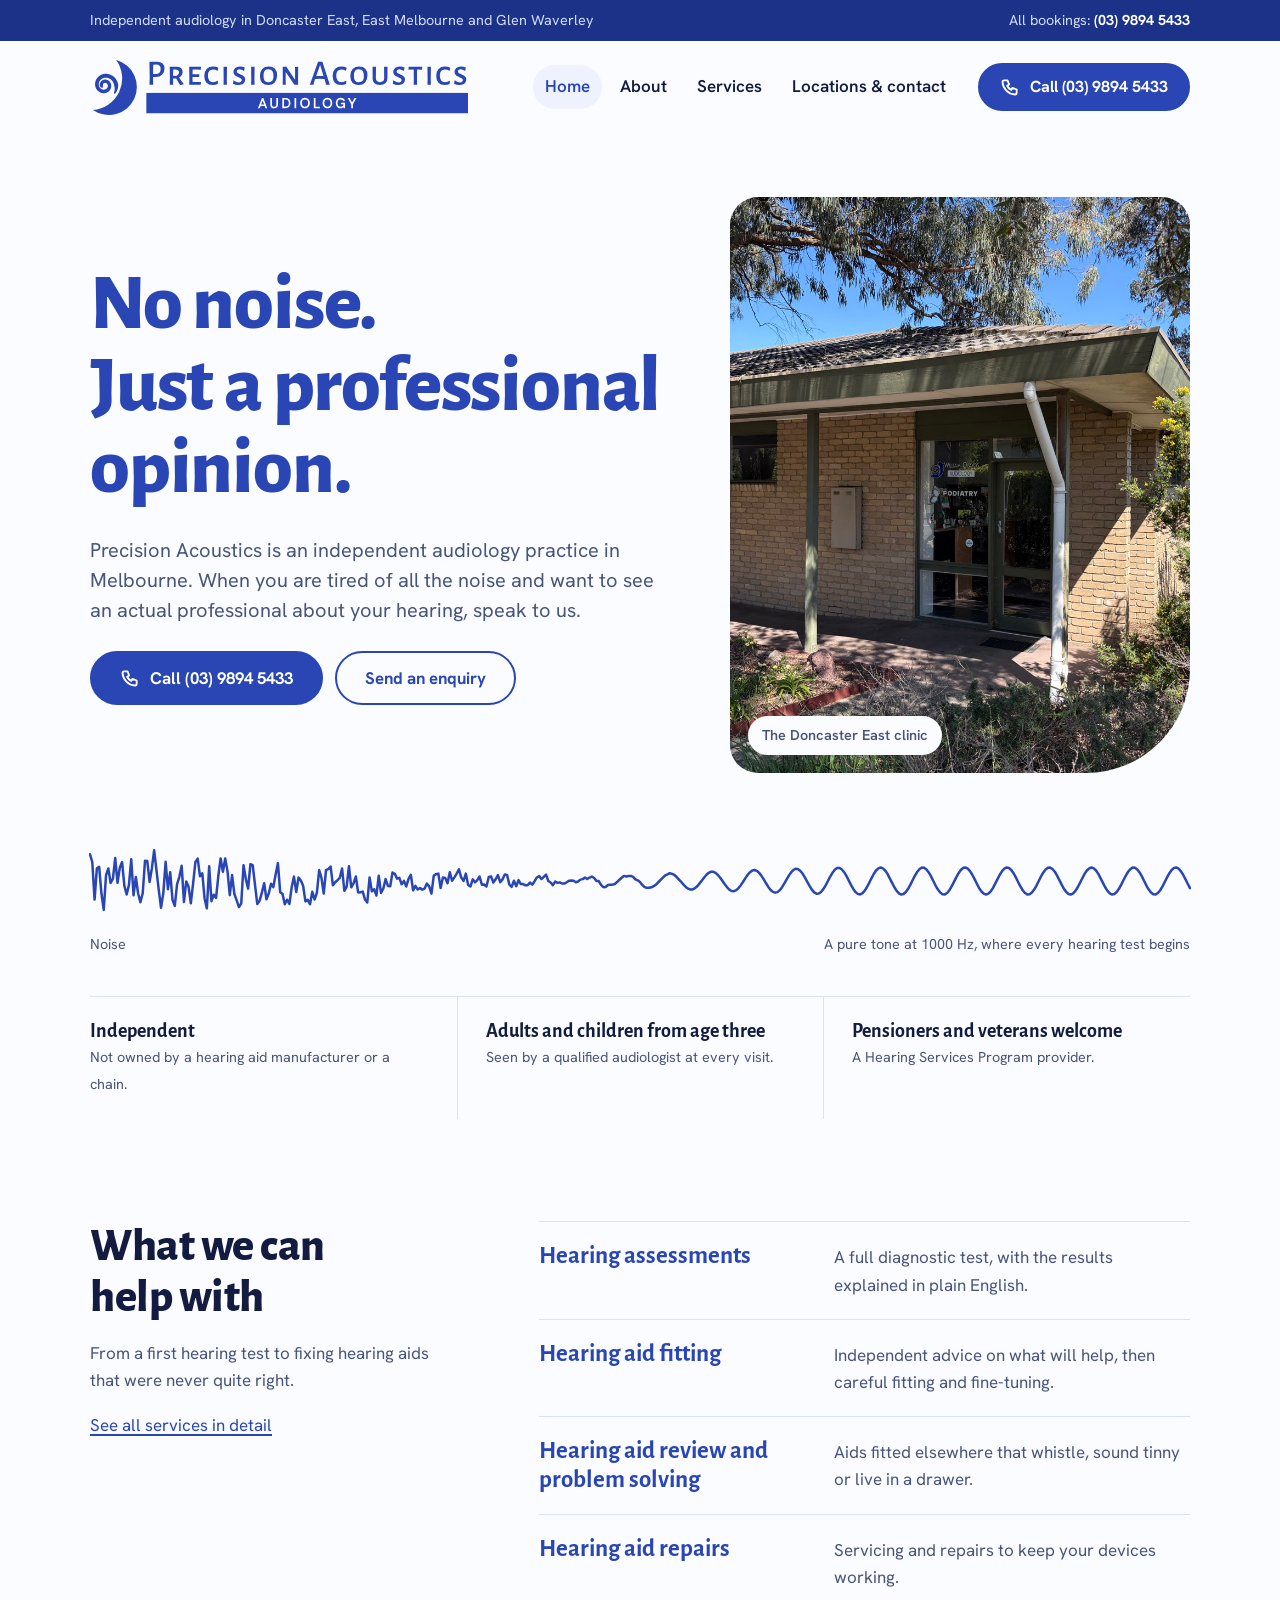
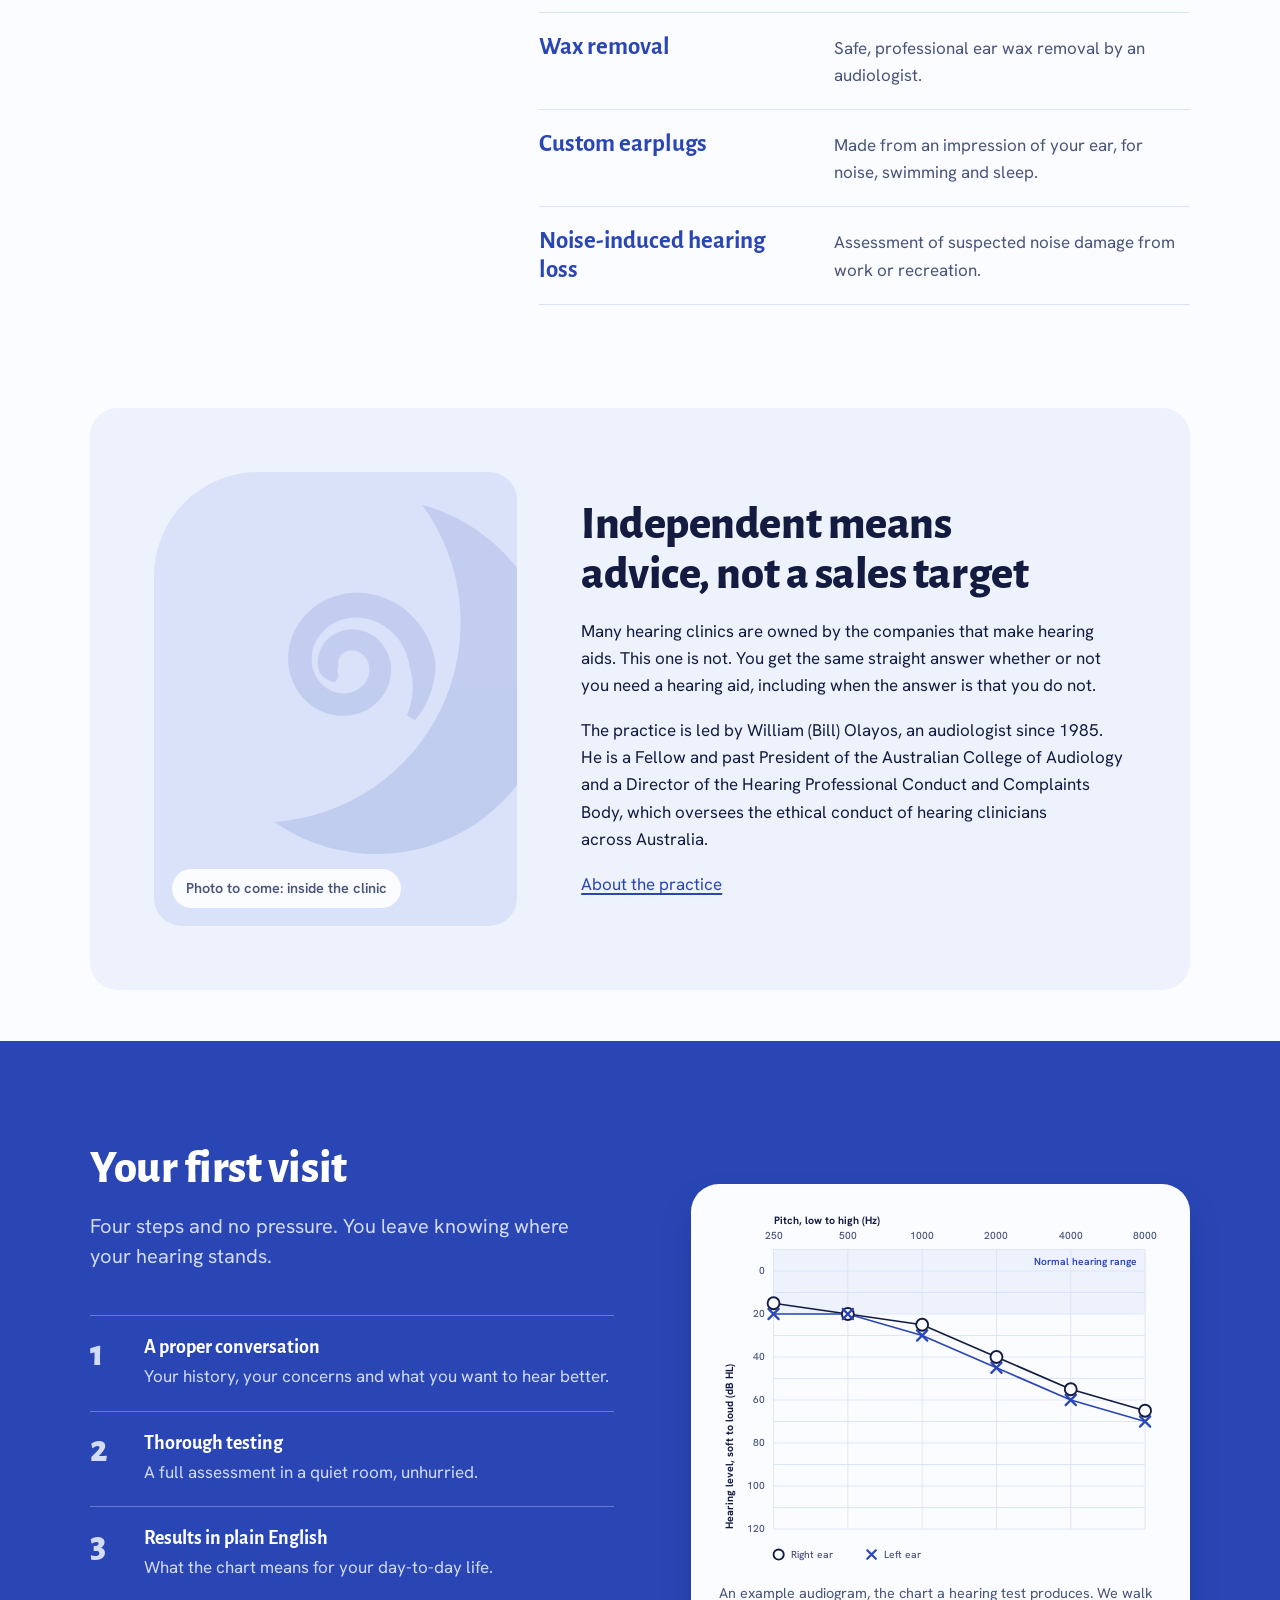
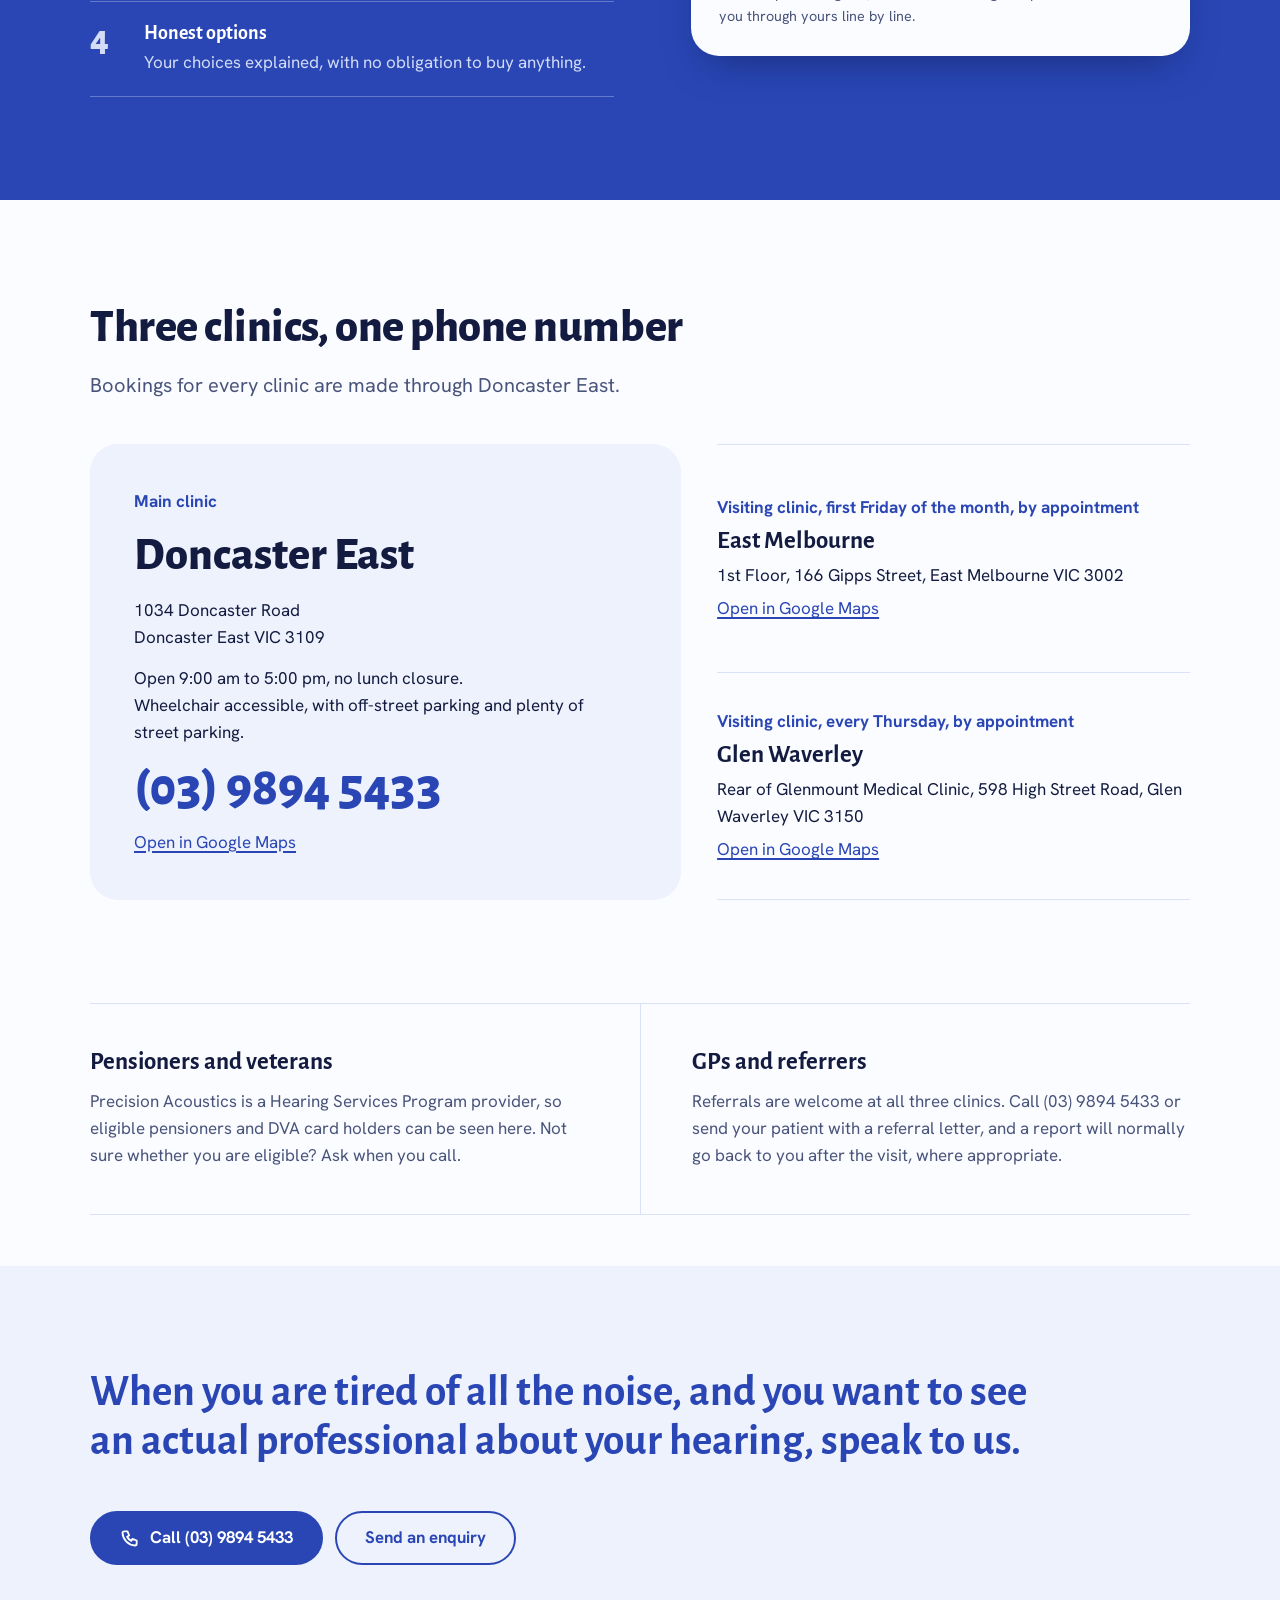
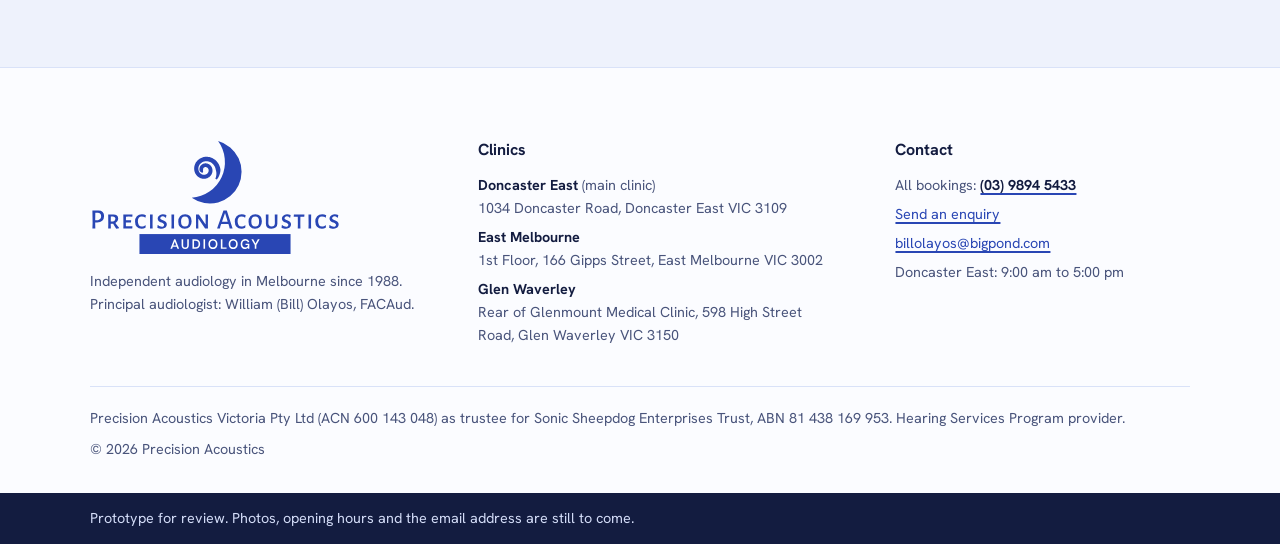
==== index.html @ ab337ac6 "Precision Acoustics website preview for client review" ====
<!doctype html>
<html lang="en-AU">
<head>
<meta charset="utf-8">
<meta name="robots" content="noindex, nofollow">
<meta name="viewport" content="width=device-width, initial-scale=1">
<title>Precision Acoustics</title>
<meta name="description" content="Independent audiology in Doncaster East, East Melbourne and Glen Waverley. No noise, just a professional opinion.">
<link rel="preconnect" href="https://fonts.googleapis.com">
<link rel="preconnect" href="https://fonts.gstatic.com" crossorigin>
<link rel="stylesheet" href="https://fonts.googleapis.com/css2?family=Alegreya+Sans:wght@500;700;800&family=Hanken+Grotesk:wght@400;500;600;700&display=swap">
<link rel="icon" href="assets/logo/favicon.svg" type="image/svg+xml">
<link rel="stylesheet" href="assets/styles.css">
</head>
<body>

<div class="util"><div class="wrap">
  <span>Independent audiology in Doncaster East, East Melbourne and Glen Waverley</span>
  <span>All bookings: <a href="tel:+61398945433">(03) 9894 5433</a></span>
</div></div>
<header class="site-head"><div class="wrap">
  <a class="brand" href="index.html" aria-label="Precision Acoustics home">
    <img src="assets/logo/logo-horizontal.svg" alt="Precision Acoustics Audiology" width="460" height="83">
  </a>
  <nav class="nav" aria-label="Main">
    <a href="index.html" aria-current="page">Home</a>
    <a href="about.html">About</a>
    <a href="services.html">Services</a>
    <a href="contact.html">Locations &amp; contact</a>
  </nav>
  <a class="btn" href="tel:+61398945433"><svg viewBox="0 0 24 24" fill="none" stroke="currentColor" stroke-width="2.2" stroke-linecap="round" stroke-linejoin="round" aria-hidden="true"><path d="M5 4h4l2 5-2.5 1.5a11 11 0 0 0 5 5L15 13l5 2v4a2 2 0 0 1-2 2A16 16 0 0 1 3 6a2 2 0 0 1 2-2z"/></svg>Call (03) 9894 5433</a>
</div></header>
<main>
<section class="hero">
  <div class="wrap">
    <div class="hero-grid">
      <div class="hero-copy">
        <h1>No noise.<br>Just a professional opinion.</h1>
        <p class="lead">Precision Acoustics is an independent audiology practice in Melbourne. When you are tired of all the noise and want to see an actual professional about your hearing, speak to us.</p>
        <div class="actions">
          <a class="btn" href="tel:+61398945433"><svg viewBox="0 0 24 24" fill="none" stroke="currentColor" stroke-width="2.2" stroke-linecap="round" stroke-linejoin="round" aria-hidden="true"><path d="M5 4h4l2 5-2.5 1.5a11 11 0 0 0 5 5L15 13l5 2v4a2 2 0 0 1-2 2A16 16 0 0 1 3 6a2 2 0 0 1 2-2z"/></svg>Call (03) 9894 5433</a>
          <a class="btn btn--quiet" href="contact.html#enquiry">Send an enquiry</a>
        </div>
      </div>
      <figure class="photo">
        <img class="cover" src="assets/photos/clinic-front.jpg" alt="The entrance to the Precision Acoustics clinic at 1034 Doncaster Road, a brick building with a green awning and a glass front door" style="object-position: 60% 50%" width="1400" height="1050">
        <figcaption>The Doncaster East clinic</figcaption>
      </figure>
    </div>

    <div class="tone">
      <svg viewBox="0 0 1200 100" preserveAspectRatio="none" aria-hidden="true"><path class="tone-line" d="M0 24.3L2.5 31.9L5 67.9L7.5 37.8L10 36.4L12.5 62.3L15 77.8L17.5 44.3L20 38.0L22.5 51.9L25 47.7L27.5 27.8L30 51.8L32.5 37.3L35 31.8L37.5 54.7L40 63.0L42.5 53.7L45 29.1L47.5 63.7L50 46.1L52.5 62.0L55 70.4L57.5 61.8L60 30.6L62.5 30.8L65 50.9L67.5 37.7L70 20.4L72.5 39.6L75 58.6L77.5 75.7L80 61.4L82.5 31.6L85 57.9L87.5 41.6L90 68.0L92.5 73.9L95 52.9L97.5 46.0L100 35.4L102.5 70.1L105 50.5L107.5 55.4L110 71.4L112.5 52.2L115 31.7L117.5 28.5L120 45.5L122.5 42.5L125 66.8L127.5 76.3L130 35.8L132.5 69.4L135 63.2L137.5 66.2L140 45.2L142.5 28.3L145 41.1L147.5 28.3L150 40.5L152.5 63.6L155 44.3L157.5 62.5L160 68.6L162.5 75.0L165 71.5L167.5 34.8L170 48.2L172.5 57.3L175 33.8L177.5 34.8L180 53.7L182.5 72.2L185 69.1L187.5 61.2L190 52.1L192.5 67.5L195 62.1L197.5 52.7L200 55.9L202.5 43.7L205 32.8L207.5 60.9L210 62.4L212.5 72.3L215 68.0L217.5 72.1L220 56.1L222.5 45.8L225 60.6L227.5 46.7L230 49.5L232.5 54.6L235 69.6L237.5 68.1L240 72.4L242.5 60.4L245 67.8L247.5 61.3L250 39.5L252.5 47.0L255 62.1L257.5 39.4L260 38.6L262.5 36.1L265 54.1L267.5 51.2L270 49.1L272.5 46.9L275 38.0L277.5 59.4L280 55.5L282.5 35.8L285 56.1L287.5 52.3L290 45.7L292.5 61.0L295 60.8L297.5 60.2L300 67.7L302.5 70.6L305 46.6L307.5 60.0L310 57.9L312.5 63.9L315 44.9L317.5 61.6L320 57.2L322.5 48.2L325 54.7L327.5 55.0L330 41.9L332.5 43.1L335 47.7L337.5 47.0L340 53.2L342.5 49.9L345 55.3L347.5 47.9L350 44.0L352.5 59.0L355 54.6L357.5 58.2L360 56.7L362.5 58.3L365 57.3L367.5 52.5L370 55.2L372.5 62.1L375 45.0L377.5 43.4L380 42.9L382.5 56.7L385 46.7L387.5 47.0L390 52.2L392.5 41.5L395 49.8L397.5 46.5L400 42.9L402.5 38.7L405 46.7L407.5 49.9L410 42.9L412.5 53.9L415 55.3L417.5 48.4L420 51.3L422.5 49.2L425 45.7L427.5 53.6L430 53.4L432.5 55.3L435 46.2L437.5 45.6L440 51.5L442.5 48.3L445 44.3L447.5 51.1L450 48.4L452.5 43.8L455 44.2L457.5 53.5L460 55.6L462.5 49.8L465 55.0L467.5 49.1L470 52.9L472.5 53.0L475 54.2L477.5 54.0L480 51.5L482.5 53.5L485 50.2L487.5 46.6L490 45.3L492.5 48.1L495 46.0L497.5 43.8L500 50.0L502.5 51.4L505 53.9L507.5 50.5L510 51.8L512.5 51.3L515 52.4L517.5 52.5L520 51.2L522.5 49.7L525 49.6L527.5 49.8L530 51.2L532.5 50.5L535 48.7L537.5 48.2L540 46.6L542.5 48.1L545 46.7L547.5 45.7L550 47.1L552.5 49.9L555 50.1L557.5 53.7L560 55.9L562.5 55.8L565 53.9L567.5 53.6L570 53.5L572.5 52.9L575 51.0L577.5 48.8L580 46.9L582.5 45.1L585 45.6L587.5 45.3L590 45.1L592.5 46.0L595 48.5L597.5 49.4L600 50.9L602.5 53.8L605 55.9L607.5 56.6L610 56.5L612.5 56.1L615 55.0L617.5 53.4L620 51.2L622.5 49.0L625 46.8L627.5 44.7L630 43.6L632.5 42.5L635 43.2L637.5 44.2L640 46.2L642.5 48.6L645 50.9L647.5 53.5L650 55.7L652.5 57.4L655 58.2L657.5 58.1L660 56.8L662.5 55.0L665 52.3L667.5 49.5L670 46.6L672.5 44.0L675 42.1L677.5 41.1L680 41.2L682.5 42.2L685 44.2L687.5 46.9L690 50.0L692.5 53.2L695 56.1L697.5 58.3L700 59.6L702.5 59.8L705 58.8L707.5 56.8L710 54.0L712.5 50.7L715 47.2L717.5 44.0L720 41.5L722.5 39.9L725 39.4L727.5 40.2L730 42.2L732.5 45.0L735 48.5L737.5 52.2L740 55.7L742.5 58.6L745 60.5L747.5 61.2L750 60.7L752.5 58.8L755 55.9L757.5 52.3L760 48.4L762.5 44.6L765 41.5L767.5 39.2L770 38.2L772.5 38.6L775 40.3L777.5 43.1L780 46.8L782.5 50.8L785 54.8L787.5 58.3L790 60.9L792.5 62.2L795 62.1L797.5 60.6L800 57.8L802.5 54.2L805 50.0L807.5 45.8L810 42.1L812.5 39.2L815 37.6L817.5 37.4L820 38.7L822.5 41.3L825 44.9L827.5 49.1L830 53.5L832.5 57.4L835 60.5L837.5 62.4L840 62.9L842.5 61.9L845 59.5L847.5 56.0L850 51.8L852.5 47.4L855 43.3L857.5 39.9L860 37.8L862.5 37.0L865 37.8L867.5 39.9L870 43.2L872.5 47.4L875 51.8L877.5 56.0L880 59.5L882.5 61.9L885 63.0L887.5 62.5L890 60.6L892.5 57.5L895 53.5L897.5 49.1L900 44.8L902.5 41.1L905 38.5L907.5 37.1L910 37.3L912.5 38.9L915 41.8L917.5 45.6L920 50.0L922.5 54.4L925 58.2L927.5 61.1L930 62.7L932.5 62.9L935 61.5L937.5 58.9L940 55.2L942.5 50.9L945 46.5L947.5 42.5L950 39.4L952.5 37.5L955 37.0L957.5 38.1L960 40.5L962.5 44.0L965 48.2L967.5 52.6L970 56.8L972.5 60.1L975 62.2L977.5 63.0L980 62.2L982.5 60.1L985 56.8L987.5 52.6L990 48.2L992.5 44.0L995 40.5L997.5 38.1L1000 37.0L1002.5 37.5L1005 39.4L1007.5 42.5L1010 46.5L1012.5 50.9L1015 55.2L1017.5 58.9L1020 61.5L1022.5 62.9L1025 62.7L1027.5 61.1L1030 58.2L1032.5 54.4L1035 50.0L1037.5 45.6L1040 41.8L1042.5 38.9L1045 37.3L1047.5 37.1L1050 38.5L1052.5 41.1L1055 44.8L1057.5 49.1L1060 53.5L1062.5 57.5L1065 60.6L1067.5 62.5L1070 63.0L1072.5 61.9L1075 59.5L1077.5 56.0L1080 51.8L1082.5 47.4L1085 43.2L1087.5 39.9L1090 37.8L1092.5 37.0L1095 37.8L1097.5 39.9L1100 43.2L1102.5 47.4L1105 51.8L1107.5 56.0L1110 59.5L1112.5 61.9L1115 63.0L1117.5 62.5L1120 60.6L1122.5 57.5L1125 53.5L1127.5 49.1L1130 44.8L1132.5 41.1L1135 38.5L1137.5 37.1L1140 37.3L1142.5 38.9L1145 41.8L1147.5 45.6L1150 50.0L1152.5 54.4L1155 58.2L1157.5 61.1L1160 62.7L1162.5 62.9L1165 61.5L1167.5 58.9L1170 55.2L1172.5 50.9L1175 46.5L1177.5 42.5L1180 39.4L1182.5 37.5L1185 37.0L1187.5 38.1L1190 40.5L1192.5 44.0L1195 48.2L1197.5 52.6L1200 56.8"/></svg>
      <div class="tone-notes"><span>Noise</span><span>A pure tone at 1000 Hz, where every hearing test begins</span></div>
    </div>

    <ul class="facts">
      <li><strong>Independent</strong><span>Not owned by a hearing aid manufacturer or a chain.</span></li>
      <li><strong>Adults and children from age three</strong><span>Seen by a qualified audiologist at every visit.</span></li>
      <li><strong>Pensioners and veterans welcome</strong><span>A Hearing Services Program provider.</span></li>
    </ul>
  </div>
</section>

<section class="section" id="services">
  <div class="wrap split">
    <div class="stack">
      <h2>What we can help with</h2>
      <p class="soft">From a first hearing test to fixing hearing aids that were never quite right.</p>
      <p><a href="services.html">See all services in detail</a></p>
    </div>
    <ul class="service-list">
      <li><a href="services.html#assess"><strong>Hearing assessments</strong><span>A full diagnostic test, with the results explained in plain English.</span></a></li>
      <li><a href="services.html#fit"><strong>Hearing aid fitting</strong><span>Independent advice on what will help, then careful fitting and fine-tuning.</span></a></li>
      <li><a href="services.html#review"><strong>Hearing aid review and problem solving</strong><span>Aids fitted elsewhere that whistle, sound tinny or live in a drawer.</span></a></li>
      <li><a href="services.html#repair"><strong>Hearing aid repairs</strong><span>Servicing and repairs to keep your devices working.</span></a></li>
      <li><a href="services.html#wax"><strong>Wax removal</strong><span>Safe, professional ear wax removal by an audiologist.</span></a></li>
      <li><a href="services.html#plugs"><strong>Custom earplugs</strong><span>Made from an impression of your ear, for noise, swimming and sleep.</span></a></li>
      <li><a href="services.html#nihl"><strong>Noise-induced hearing loss</strong><span>Assessment of suspected noise damage from work or recreation.</span></a></li>
    </ul>
  </div>
</section>

<section class="wrap" id="independent">
  <div class="panel panel-grid">
    <figure class="photo photo--left">
      <img class="watermark" src="assets/logo/mark.svg" alt="" width="81" height="96">
      <figcaption>Photo to come: inside the clinic</figcaption>
    </figure>
    <div class="stack">
      <h2>Independent means advice, not a sales target</h2>
      <p>Many hearing clinics are owned by the companies that make hearing aids. This one is not. You get the same straight answer whether or not you need a hearing aid, including when the answer is that you do not.</p>
      <p>The practice is led by William (Bill) Olayos, an audiologist since 1985. He is a Fellow and past President of the Australian College of Audiology and a Director of the Hearing Professional Conduct and Complaints Body, which oversees the ethical conduct of hearing clinicians across Australia.</p>
      <p><a href="about.html">About the practice</a></p>
    </div>
  </div>
</section>

<div class="gap"></div>

<section class="visit section" id="visit">
  <div class="wrap visit-grid">
    <div class="stack-lg">
      <div class="stack">
        <h2>Your first visit</h2>
        <p class="lead">Four steps and no pressure. You leave knowing where your hearing stands.</p>
      </div>
      <ol class="steps">
        <li><h3>A proper conversation</h3><p>Your history, your concerns and what you want to hear better.</p></li>
        <li><h3>Thorough testing</h3><p>A full assessment in a quiet room, unhurried.</p></li>
        <li><h3>Results in plain English</h3><p>What the chart means for your day-to-day life.</p></li>
        <li><h3>Honest options</h3><p>Your choices explained, with no obligation to buy anything.</p></li>
      </ol>
    </div>
    <figure class="audiogram">
      <svg viewBox="0 0 520 420" role="img" aria-label="Example audiogram: hearing level in decibels plotted against pitch from 250 to 8000 hertz, for the right and left ears. Both ears slope from the normal range at low pitches to a moderate loss at high pitches."><rect class="ag-normal" x="64" y="44" width="436" height="75.6923076923077" rx="6"/><line class="ag-grid" x1="64" x2="500" y1="44" y2="44"/><line class="ag-grid" x1="64" x2="500" y1="69.23076923076923" y2="69.23076923076923"/><text class="ag-axis" x="54" y="73.23076923076923" text-anchor="end">0</text><line class="ag-grid" x1="64" x2="500" y1="94.46153846153845" y2="94.46153846153845"/><line class="ag-grid" x1="64" x2="500" y1="119.6923076923077" y2="119.6923076923077"/><text class="ag-axis" x="54" y="123.6923076923077" text-anchor="end">20</text><line class="ag-grid" x1="64" x2="500" y1="144.9230769230769" y2="144.9230769230769"/><line class="ag-grid" x1="64" x2="500" y1="170.15384615384616" y2="170.15384615384616"/><text class="ag-axis" x="54" y="174.15384615384616" text-anchor="end">40</text><line class="ag-grid" x1="64" x2="500" y1="195.3846153846154" y2="195.3846153846154"/><line class="ag-grid" x1="64" x2="500" y1="220.6153846153846" y2="220.6153846153846"/><text class="ag-axis" x="54" y="224.6153846153846" text-anchor="end">60</text><line class="ag-grid" x1="64" x2="500" y1="245.84615384615384" y2="245.84615384615384"/><line class="ag-grid" x1="64" x2="500" y1="271.0769230769231" y2="271.0769230769231"/><text class="ag-axis" x="54" y="275.0769230769231" text-anchor="end">80</text><line class="ag-grid" x1="64" x2="500" y1="296.3076923076923" y2="296.3076923076923"/><line class="ag-grid" x1="64" x2="500" y1="321.53846153846155" y2="321.53846153846155"/><text class="ag-axis" x="54" y="325.53846153846155" text-anchor="end">100</text><line class="ag-grid" x1="64" x2="500" y1="346.7692307692308" y2="346.7692307692308"/><line class="ag-grid" x1="64" x2="500" y1="372" y2="372"/><text class="ag-axis" x="54" y="376" text-anchor="end">120</text><line class="ag-grid" x1="64" x2="64" y1="44" y2="372"/><text class="ag-axis" x="64" y="32" text-anchor="middle">250</text><line class="ag-grid" x1="151.2" x2="151.2" y1="44" y2="372"/><text class="ag-axis" x="151.2" y="32" text-anchor="middle">500</text><line class="ag-grid" x1="238.4" x2="238.4" y1="44" y2="372"/><text class="ag-axis" x="238.4" y="32" text-anchor="middle">1000</text><line class="ag-grid" x1="325.6" x2="325.6" y1="44" y2="372"/><text class="ag-axis" x="325.6" y="32" text-anchor="middle">2000</text><line class="ag-grid" x1="412.8" x2="412.8" y1="44" y2="372"/><text class="ag-axis" x="412.8" y="32" text-anchor="middle">4000</text><line class="ag-grid" x1="500" x2="500" y1="44" y2="372"/><text class="ag-axis" x="500" y="32" text-anchor="middle">8000</text><text class="ag-title" x="64" y="14">Pitch, low to high (Hz)</text><text class="ag-title" transform="translate(16 372) rotate(-90)">Hearing level, soft to loud (dB HL)</text><text class="ag-note" x="490" y="62" text-anchor="end">Normal hearing range</text><polyline class="ag-right" points="64,107.07692307692308 151.2,119.6923076923077 238.4,132.30769230769232 325.6,170.15384615384616 412.8,208 500,233.23076923076923"/><polyline class="ag-left" points="64,119.6923076923077 151.2,119.6923076923077 238.4,144.9230769230769 325.6,182.76923076923077 412.8,220.6153846153846 500,245.84615384615384"/><circle class="ag-right-o" cx="64" cy="107.07692307692308" r="7"/><circle class="ag-right-o" cx="151.2" cy="119.6923076923077" r="7"/><circle class="ag-right-o" cx="238.4" cy="132.30769230769232" r="7"/><circle class="ag-right-o" cx="325.6" cy="170.15384615384616" r="7"/><circle class="ag-right-o" cx="412.8" cy="208" r="7"/><circle class="ag-right-o" cx="500" cy="233.23076923076923" r="7"/><path class="ag-left-x" d="M58 113.6923076923077l12 12M70 113.6923076923077l-12 12"/><path class="ag-left-x" d="M145.2 113.6923076923077l12 12M157.2 113.6923076923077l-12 12"/><path class="ag-left-x" d="M232.4 138.9230769230769l12 12M244.4 138.9230769230769l-12 12"/><path class="ag-left-x" d="M319.6 176.76923076923077l12 12M331.6 176.76923076923077l-12 12"/><path class="ag-left-x" d="M406.8 214.6153846153846l12 12M418.8 214.6153846153846l-12 12"/><path class="ag-left-x" d="M494 239.84615384615384l12 12M506 239.84615384615384l-12 12"/><circle class="ag-right-o" cx="70" cy="402" r="6"/><text class="ag-axis" x="84" y="406">Right ear</text><path class="ag-left-x" d="M174 397l10 10M184 397l-10 10"/><text class="ag-axis" x="194" y="406">Left ear</text></svg>
      <figcaption>An example audiogram, the chart a hearing test produces. We walk you through yours line by line.</figcaption>
    </figure>
  </div>
</section>

<section class="section" id="clinics">
  <div class="wrap stack-lg">
    <div class="stack">
      <h2>Three clinics, one phone number</h2>
      <p class="lead">Bookings for every clinic are made through Doncaster East.</p>
    </div>
    <div class="clinics">
      <div class="clinic-main">
        <span class="clinic-tag">Main clinic</span>
        <h3>Doncaster East</h3>
        <address>1034 Doncaster Road<br>Doncaster East VIC 3109</address>
        <p>Open 9:00 am to 5:00 pm, no lunch closure.<br>Wheelchair accessible, with off-street parking and plenty of street parking.</p>
        <a class="phone-big" href="tel:+61398945433">(03) 9894 5433</a>
        <p><a href="https://www.google.com/maps/search/?api=1&amp;query=1034+Doncaster+Road+Doncaster+East+VIC+3109">Open in Google Maps</a></p>
      </div>
      <ul class="clinic-visiting">
        <li>
          <span class="clinic-tag">Visiting clinic, first Friday of the month, by appointment</span>
          <h3>East Melbourne</h3>
          <address>1st Floor, 166 Gipps Street, East Melbourne VIC 3002</address>
          <a href="https://www.google.com/maps/search/?api=1&amp;query=166+Gipps+Street+East+Melbourne+VIC+3002">Open in Google Maps</a>
        </li>
        <li>
          <span class="clinic-tag">Visiting clinic, every Thursday, by appointment</span>
          <h3>Glen Waverley</h3>
          <address>Rear of Glenmount Medical Clinic, 598 High Street Road, Glen Waverley VIC 3150</address>
          <a href="https://www.google.com/maps/search/?api=1&amp;query=598+High+Street+Road+Glen+Waverley+VIC+3150">Open in Google Maps</a>
        </li>
      </ul>
    </div>
  </div>
</section>

<section class="wrap" id="funding">
  <div class="notes">
    <div>
      <h3>Pensioners and veterans</h3>
      <p class="soft">Precision Acoustics is a Hearing Services Program provider, so eligible pensioners and DVA card holders can be seen here. Not sure whether you are eligible? Ask when you call.</p>
    </div>
    <div>
      <h3>GPs and referrers</h3>
      <p class="soft">Referrals are welcome at all three clinics. Call (03) 9894 5433 or send your patient with a referral letter, and a report will normally go back to you after the visit, where appropriate.</p>
    </div>
  </div>
</section>

<div class="gap"></div>

<section class="closing section">
  <div class="wrap stack-lg">
    <blockquote>When you are tired of all the noise, and you want to see an actual professional about your hearing, speak to us.</blockquote>
    <div class="actions">
      <a class="btn" href="tel:+61398945433"><svg viewBox="0 0 24 24" fill="none" stroke="currentColor" stroke-width="2.2" stroke-linecap="round" stroke-linejoin="round" aria-hidden="true"><path d="M5 4h4l2 5-2.5 1.5a11 11 0 0 0 5 5L15 13l5 2v4a2 2 0 0 1-2 2A16 16 0 0 1 3 6a2 2 0 0 1 2-2z"/></svg>Call (03) 9894 5433</a>
      <a class="btn btn--quiet" href="contact.html#enquiry">Send an enquiry</a>
    </div>
  </div>
</section>

</main>

<footer class="site-foot"><div class="wrap">
  <div class="foot-grid">
    <div class="foot-logo">
      <img src="assets/logo/logo-stacked.svg" alt="Precision Acoustics Audiology" width="250" height="120">
      <p>Independent audiology in Melbourne since 1988.<br>Principal audiologist: William (Bill) Olayos, FACAud.</p>
    </div>
    <div>
      <h2>Clinics</h2>
      <ul>
        <li><strong>Doncaster East</strong> (main clinic)<br>1034 Doncaster Road, Doncaster East VIC 3109</li>
        <li><strong>East Melbourne</strong><br>1st Floor, 166 Gipps Street, East Melbourne VIC 3002</li>
        <li><strong>Glen Waverley</strong><br>Rear of Glenmount Medical Clinic, 598 High Street Road, Glen Waverley VIC 3150</li>
      </ul>
    </div>
    <div>
      <h2>Contact</h2>
      <ul>
        <li>All bookings: <a href="tel:+61398945433"><strong>(03) 9894 5433</strong></a></li>
        <li><a href="contact.html#enquiry">Send an enquiry</a></li>
        <li><a href="mailto:billolayos@bigpond.com">billolayos@bigpond.com</a></li>
        <li>Doncaster East: 9:00 am to 5:00 pm</li>
      </ul>
    </div>
  </div>
  <div class="small-print">
    <span>Precision Acoustics Victoria Pty Ltd (ACN 600 143 048) as trustee for Sonic Sheepdog Enterprises Trust, ABN 81 438 169 953. Hearing Services Program provider.</span>
    <span>&copy; 2026 Precision Acoustics</span>
  </div>
</div></footer>
<aside class="proto" aria-label="Prototype note"><div class="wrap">
  <span>Prototype for review. Photos, opening hours and the email address are still to come.</span>
</div></aside>
<script src="assets/site.js"></script>
</body>
</html>
---- assets/styles.css ----
/* Layout: the business card scaled up. Its royal blue on its own white stock,
   one calm column with soft rounded panels, and a single line that settles
   from noise into a pure tone. */
:root {
  --paper: #FBFCFF;        /* the card stock */
  --mist: #EEF2FC;         /* quiet tint for panels */
  --sky: #D9E2F8;          /* rules, frames, deeper tint */
  --royal: #2946B4;        /* the card's blue: brand and every action */
  --royal-deep: #1C3288;   /* pressed states and the utility bar */
  --ink: #131C40;          /* text, tinted toward the blue */
  --ink-soft: #49547B;     /* secondary text */
  --on-royal: #FFFFFF;
  --on-royal-soft: #D3DCF7;
  --alert: #A8261C;

  --font-display: "Alegreya Sans", "Gill Sans", "Trebuchet MS", sans-serif;
  --font-body: "Hanken Grotesk", "Helvetica Neue", Arial, sans-serif;

  --text-sm: 0.9rem;
  --text-base: 1.0625rem;
  --text-md: 1.25rem;
  --text-lg: 1.55rem;
  --text-xl: clamp(1.95rem, 2.2vw + 1.25rem, 2.9rem);
  --text-display: clamp(2.7rem, 5.2vw + 1rem, 5rem);

  --r-panel: 28px;
  --r-field: 12px;
  --ease: cubic-bezier(0.23, 1, 0.32, 1);
  color-scheme: light;
}

*, *::before, *::after { box-sizing: border-box; }
html { -webkit-text-size-adjust: 100%; scroll-behavior: smooth; }
body {
  margin: 0;
  background: var(--paper);
  color: var(--ink);
  font-family: var(--font-body);
  font-size: var(--text-base);
  line-height: 1.6;
  accent-color: var(--royal);
  caret-color: var(--royal);
  -webkit-tap-highlight-color: rgba(41, 70, 180, 0.15);
}
::selection { background: var(--royal); color: var(--on-royal); }
h1, h2, h3, p, ul, ol, dl, dd, figure, blockquote { margin: 0; }
ul, ol { padding: 0; list-style: none; }
img, svg { max-width: 100%; display: block; }
a { color: var(--royal); text-underline-offset: 0.18em; text-decoration-thickness: 1.5px; }
a:hover { color: var(--royal-deep); }
:focus-visible { outline: 3px solid var(--royal); outline-offset: 3px; border-radius: 6px; }

h1, h2, h3 { font-family: var(--font-display); font-weight: 800; text-wrap: balance; }
h1 { font-size: var(--text-display); line-height: 1.02; letter-spacing: -0.015em; }
h2 { font-size: var(--text-xl); line-height: 1.08; letter-spacing: -0.01em; }
h3 { font-size: var(--text-lg); line-height: 1.15; font-weight: 700; }
p { text-wrap: pretty; }
.lead { font-size: var(--text-md); line-height: 1.5; color: var(--ink-soft); max-width: 34em; }
.soft { color: var(--ink-soft); }
.measure { max-width: 38em; }
.nowrap { white-space: nowrap; }

.wrap { max-width: 1180px; margin-inline: auto; padding-inline: clamp(16px, 4vw, 40px); }
.section { padding-block: clamp(56px, 8vw, 104px); }
.stack { display: flex; flex-direction: column; gap: 18px; }
.gap { height: clamp(28px, 4vw, 52px); }
.stack-lg { display: flex; flex-direction: column; gap: clamp(28px, 4vw, 44px); }

/* Facts we are still waiting on from Bill are marked, never invented. */
.tbc {
  display: inline-block; padding: 2px 10px; border: 1.5px dashed var(--royal);
  border-radius: 999px; font-size: var(--text-sm); color: var(--royal); background: var(--paper);
}

/* ---------- buttons ---------- */
.btn {
  display: inline-flex; align-items: center; justify-content: center; gap: 10px;
  min-height: 54px; padding: 0 28px; border-radius: 999px; border: 2px solid var(--royal);
  background: var(--royal); color: var(--on-royal);
  font: 700 1.05rem/1.1 var(--font-body); text-decoration: none; cursor: pointer;
  transition: background-color 160ms var(--ease), border-color 160ms var(--ease), transform 160ms var(--ease);
}
.btn:hover { background: var(--royal-deep); border-color: var(--royal-deep); color: var(--on-royal); }
.btn:active { transform: translateY(1px); }
.btn--quiet { background: transparent; color: var(--royal); }
.btn--quiet:hover { background: var(--mist); border-color: var(--royal); color: var(--royal-deep); }
.btn svg { width: 20px; height: 20px; flex: none; }
.actions { display: flex; flex-wrap: wrap; gap: 12px; }

/* ---------- utility bar and header ---------- */
.util { background: var(--royal-deep); color: var(--on-royal-soft); font-size: var(--text-sm); }
.util .wrap { display: flex; flex-wrap: wrap; justify-content: space-between; gap: 4px 24px; padding-block: 9px; }
.util a { color: var(--on-royal); font-weight: 700; text-decoration: none; }
.util a:hover { text-decoration: underline; }
.util :focus-visible { outline-color: var(--on-royal); }

.site-head .wrap { display: flex; flex-wrap: wrap; align-items: center; justify-content: space-between; gap: 14px 20px; padding-block: 18px; }
.brand { display: block; flex: none; }
.brand img { height: 56px; width: auto; }

.nav { display: flex; flex-wrap: wrap; gap: 4px 6px; margin-left: auto; }
.nav a {
  display: inline-flex; align-items: center; min-height: 44px; padding: 0 12px; border-radius: 999px;
  color: var(--ink); font-weight: 600; text-decoration: none;
  transition: background-color 160ms var(--ease);
}
.nav a:hover { background: var(--mist); color: var(--royal-deep); }
.nav a[aria-current="page"] { background: var(--mist); color: var(--royal); }
.site-head .btn { min-height: 48px; padding: 0 20px; font-size: 1rem; }
@media (max-width: 1140px) { .site-head .btn { display: none; } }

/* ---------- hero ---------- */
.hero { padding-block: clamp(28px, 5vw, 64px) 0; }
.hero-grid { display: grid; grid-template-columns: minmax(0, 1.25fr) minmax(0, 1fr); gap: clamp(28px, 5vw, 72px); align-items: center; }
.hero-copy { display: flex; flex-direction: column; gap: 26px; min-width: 0; }
.hero h1 { color: var(--royal); }

.photo {
  position: relative; overflow: hidden; background: var(--mist);
  border-radius: var(--r-panel) var(--r-panel) 104px var(--r-panel);
  aspect-ratio: 4 / 5; max-width: 100%; display: flex; align-items: flex-end;
}
.photo--wide { aspect-ratio: 16 / 10; border-radius: var(--r-panel); }
.photo--left { border-radius: 104px var(--r-panel) var(--r-panel) var(--r-panel); }
.photo img.cover { position: absolute; inset: 0; width: 100%; height: 100%; object-fit: cover; max-width: none; }
.photo .watermark { position: absolute; right: -10%; top: 6%; width: 82%; height: auto; opacity: 0.13; }
.photo figcaption {
  position: relative; margin: 18px; padding: 8px 14px; border-radius: 999px;
  background: var(--paper); color: var(--ink-soft); font-size: var(--text-sm); font-weight: 600;
}

/* The one authored moment: noise on the left settles into a pure tone. */
.tone { margin-top: clamp(28px, 5vw, 56px); }
.tone svg { width: 100%; height: clamp(64px, 9vw, 104px); overflow: visible; }
.tone path { fill: none; stroke: var(--royal); stroke-width: 2.5; stroke-linejoin: round; stroke-linecap: round; vector-effect: non-scaling-stroke; }
.tone-line { animation: settle 2200ms var(--ease) both; }
@keyframes settle { from { clip-path: inset(-20% 100% -20% 0); } to { clip-path: inset(-20% 0 -20% 0); } }
.tone-notes { display: flex; justify-content: space-between; gap: 16px; font-size: var(--text-sm); color: var(--ink-soft); }
.tone-notes span:last-child { text-align: right; }

.facts { display: grid; grid-template-columns: repeat(3, minmax(0, 1fr)); border-top: 1.5px solid var(--sky); margin-top: clamp(24px, 4vw, 40px); }
.facts li { padding: 22px 28px 22px 0; }
.facts li + li { padding-left: 28px; border-left: 1.5px solid var(--sky); }
.facts strong { display: block; font-family: var(--font-display); font-size: var(--text-md); font-weight: 700; line-height: 1.2; }
.facts span { color: var(--ink-soft); font-size: var(--text-sm); }

/* ---------- services index (home) ---------- */
.split { display: grid; grid-template-columns: minmax(0, 0.8fr) minmax(0, 1.4fr); gap: clamp(28px, 6vw, 88px); align-items: start; }
.split > * { min-width: 0; }
.service-list { border-top: 1.5px solid var(--sky); }
.service-list a {
  display: grid; grid-template-columns: minmax(0, 0.9fr) minmax(0, 1.2fr); gap: 6px 28px; align-items: baseline;
  padding: 20px 16px; margin-inline: -16px; border-radius: 16px; position: relative;
  color: var(--ink); text-decoration: none;
  transition: background-color 160ms var(--ease);
}
.service-list li { border-bottom: 1.5px solid var(--sky); }
.service-list a:hover { background: var(--mist); }
.service-list strong { font-family: var(--font-display); font-size: var(--text-lg); font-weight: 700; line-height: 1.15; color: var(--royal); }
.service-list span { color: var(--ink-soft); }

/* ---------- independent panel ---------- */
.panel { background: var(--mist); border-radius: var(--r-panel); padding: clamp(24px, 5vw, 64px); }
.panel-grid { display: grid; grid-template-columns: minmax(0, 0.8fr) minmax(0, 1.2fr); gap: clamp(28px, 5vw, 72px); align-items: center; }
.panel-grid > * { min-width: 0; }
.panel .photo { background: var(--sky); }
.panel .tbc, .closing .tbc { background: transparent; }

/* ---------- first visit, on the card's blue ---------- */
.visit { background: var(--royal); color: var(--on-royal); }
.visit :focus-visible { outline-color: var(--on-royal); }
.visit-grid { display: grid; grid-template-columns: minmax(0, 1.05fr) minmax(0, 1fr); gap: clamp(32px, 6vw, 88px); align-items: center; }
.visit-grid > * { min-width: 0; }
.visit .lead { color: var(--on-royal-soft); }
.steps { counter-reset: step; border-top: 1.5px solid rgba(255, 255, 255, 0.28); }
.steps li { counter-increment: step; display: grid; grid-template-columns: 2.6rem minmax(0, 1fr); gap: 4px 12px; padding: 20px 0; border-bottom: 1.5px solid rgba(255, 255, 255, 0.28); }
.steps li::before { content: counter(step); grid-row: span 2; font: 800 2.3rem/1 var(--font-display); color: var(--on-royal-soft); }
.steps h3 { font-size: var(--text-md); }
.steps p { color: var(--on-royal-soft); }

.audiogram { background: var(--paper); color: var(--ink); border-radius: var(--r-panel); padding: clamp(16px, 3vw, 28px); box-shadow: 0 18px 40px -18px rgba(9, 18, 60, 0.55); }
.audiogram svg { width: 100%; height: auto; }
.audiogram figcaption { margin-top: 12px; font-size: var(--text-sm); color: var(--ink-soft); }
.ag-grid { stroke: var(--sky); stroke-width: 1; }
.ag-axis { fill: var(--ink-soft); font: 500 12px var(--font-body); }
.ag-title { fill: var(--ink); font: 700 12.5px var(--font-body); }
.ag-normal { fill: var(--mist); }
.ag-note { fill: var(--royal); font: 600 12px var(--font-body); }
.ag-right { fill: none; stroke: var(--ink); stroke-width: 2; }
.ag-left { fill: none; stroke: var(--royal); stroke-width: 2; }
.ag-right-o { fill: var(--paper); stroke: var(--ink); stroke-width: 2.2; }
.ag-left-x { stroke: var(--royal); stroke-width: 2.6; stroke-linecap: round; }

/* ---------- clinics ---------- */
.clinics { display: grid; grid-template-columns: minmax(0, 1.25fr) minmax(0, 1fr); gap: clamp(20px, 3vw, 36px); align-items: stretch; }
.clinics > * { min-width: 0; }
.clinic-main { background: var(--mist); border-radius: var(--r-panel); padding: clamp(24px, 4vw, 44px); display: flex; flex-direction: column; gap: 14px; }
.clinic-main h3 { font-size: var(--text-xl); font-weight: 800; }
.clinic-tag { font-weight: 700; color: var(--royal); }
.clinic-visiting { display: flex; flex-direction: column; border-top: 1.5px solid var(--sky); }
.clinic-visiting li { padding: 22px 0; border-bottom: 1.5px solid var(--sky); display: flex; flex-direction: column; gap: 6px; flex: 1; justify-content: center; }
address { font-style: normal; }
.phone-big { font: 800 clamp(2rem, 4vw + 1rem, 3.4rem)/1 var(--font-display); color: var(--royal); text-decoration: none; font-variant-numeric: tabular-nums; }
.phone-big:hover { text-decoration: underline; text-decoration-thickness: 3px; }

/* ---------- two notes, ruled ---------- */
.notes { display: grid; grid-template-columns: repeat(2, minmax(0, 1fr)); border-top: 1.5px solid var(--sky); border-bottom: 1.5px solid var(--sky); }
.notes > div { padding: clamp(24px, 4vw, 44px) 0; display: flex; flex-direction: column; gap: 12px; }
.notes > div + div { padding-left: clamp(24px, 4vw, 56px); border-left: 1.5px solid var(--sky); }
.notes > div:first-child { padding-right: clamp(24px, 4vw, 56px); }

/* ---------- closing ---------- */
.closing { background: var(--mist); }
.closing blockquote { font: 700 clamp(1.6rem, 2.4vw + 1rem, 2.7rem)/1.14 var(--font-display); color: var(--royal); max-width: 22em; text-wrap: balance; }

/* ---------- inner page heads ---------- */
.page-head { padding-block: clamp(36px, 6vw, 72px) clamp(28px, 4vw, 48px); }
.page-head h1 { color: var(--royal); font-size: clamp(2.4rem, 4vw + 1rem, 4.1rem); max-width: 16em; }
.chips { display: flex; flex-wrap: wrap; gap: 8px; }
.chips a { display: inline-flex; align-items: center; min-height: 44px; padding: 0 16px; border-radius: 999px; background: var(--mist); color: var(--royal); font-weight: 600; text-decoration: none; transition: background-color 160ms var(--ease); }
.chips a:hover { background: var(--sky); color: var(--royal-deep); }

/* ---------- services page ---------- */
.service { display: grid; grid-template-columns: minmax(0, 0.8fr) minmax(0, 1.2fr); gap: 12px clamp(24px, 5vw, 72px); padding-block: clamp(28px, 4vw, 44px); border-top: 1.5px solid var(--sky); scroll-margin-top: 16px; }
.service > * { min-width: 0; }
.service h2 { color: var(--royal); font-size: clamp(1.6rem, 1.4vw + 1.1rem, 2.2rem); }
.service .for { color: var(--ink-soft); font-weight: 600; margin-top: 8px; }
.service:last-of-type { border-bottom: 1.5px solid var(--sky); }

/* ---------- about page ---------- */
.three { display: grid; grid-template-columns: repeat(3, minmax(0, 1fr)); border-top: 1.5px solid var(--sky); }
.three li { padding: 26px 28px 8px 0; display: flex; flex-direction: column; gap: 8px; }
.three li + li { padding-left: 28px; border-left: 1.5px solid var(--sky); }
.quals { font-weight: 600; }
.pull { font: 700 var(--text-lg)/1.25 var(--font-display); color: var(--royal); padding: 22px 26px; background: var(--paper); border-radius: 20px; }
.pull cite { display: block; margin-top: 10px; font: 500 var(--text-sm)/1.4 var(--font-body); color: var(--ink-soft); }
.timeline li { display: grid; grid-template-columns: 7.5rem minmax(0, 1fr); gap: 4px 20px; padding: 18px 0; border-top: 1.5px solid var(--sky); }
.timeline li:last-child { border-bottom: 1.5px solid var(--sky); }
.timeline time, .timeline .when { font: 800 var(--text-md)/1.3 var(--font-display); color: var(--royal); font-variant-numeric: tabular-nums; }
.plain-list li { padding: 12px 0 12px 26px; border-top: 1.5px solid var(--sky); position: relative; }
.plain-list li::before { content: ""; position: absolute; left: 2px; top: 1.35em; width: 10px; height: 10px; border-radius: 50%; border: 2.5px solid var(--royal); }
.cols-2 { display: grid; grid-template-columns: repeat(2, minmax(0, 1fr)); gap: clamp(28px, 5vw, 72px); align-items: start; }
.cols-2 > * { min-width: 0; }

/* ---------- contact page ---------- */
.clinic-cards { display: grid; grid-template-columns: 1.3fr 1fr 1fr; border-top: 1.5px solid var(--sky); border-bottom: 1.5px solid var(--sky); }
.clinic-cards li { padding: 28px 28px 28px 0; display: flex; flex-direction: column; gap: 8px; min-width: 0; }
.clinic-cards li + li { padding-left: 28px; border-left: 1.5px solid var(--sky); }
.clinic-cards h2 { font-size: var(--text-lg); font-weight: 800; }
.clinic-cards li:first-child h2 { font-size: var(--text-xl); }
.form { background: var(--mist); border-radius: var(--r-panel); padding: clamp(20px, 4vw, 40px); display: flex; flex-direction: column; gap: 18px; }
.field { display: flex; flex-direction: column; gap: 6px; font-weight: 600; }
.field small { font-weight: 400; color: var(--ink-soft); }
.field-row { display: grid; grid-template-columns: repeat(2, minmax(0, 1fr)); gap: 18px; align-items: start; }
input, select, textarea {
  font: 400 1rem/1.4 var(--font-body); color: var(--ink); background: var(--paper);
  border: 1.5px solid #8E9AC4; border-radius: var(--r-field); padding: 12px 14px; min-height: 50px; width: 100%;
}
textarea { min-height: 120px; resize: vertical; }
input:focus-visible, select:focus-visible, textarea:focus-visible { outline: 3px solid var(--royal); outline-offset: 1px; border-color: var(--royal); }
.field [aria-invalid="true"] { border-color: var(--alert); }
.error { color: var(--alert); font-weight: 600; font-size: var(--text-sm); }
.sent { background: var(--paper); border: 2px solid var(--royal); border-radius: 20px; padding: 20px 22px; }
.sent strong { font-family: var(--font-display); font-size: var(--text-md); color: var(--royal); display: block; }

/* ---------- footer ---------- */
.site-foot { border-top: 1.5px solid var(--sky); padding-block: clamp(40px, 6vw, 72px) 32px; font-size: var(--text-sm); }
.foot-grid { display: grid; grid-template-columns: 1.1fr 1.2fr 1fr; gap: 36px clamp(28px, 5vw, 72px); align-items: start; }
.foot-grid > * { min-width: 0; }
.foot-logo { display: flex; flex-direction: column; gap: 16px; }
.foot-logo img { width: 250px; height: auto; }
.foot-logo p { color: var(--ink-soft); }
.site-foot h2 { font: 700 1rem/1.3 var(--font-body); letter-spacing: 0; margin-bottom: 10px; }
.site-foot li { padding: 3px 0; color: var(--ink-soft); }
.site-foot li strong { color: var(--ink); }
.small-print { margin-top: 36px; padding-top: 20px; border-top: 1.5px solid var(--sky); display: flex; flex-wrap: wrap; gap: 8px 28px; justify-content: space-between; color: var(--ink-soft); }

.proto { background: var(--ink); color: var(--on-royal-soft); font-size: var(--text-sm); }
.proto .wrap { display: flex; flex-wrap: wrap; align-items: center; justify-content: space-between; gap: 12px 28px; padding-block: 14px; }
.proto :focus-visible { outline-color: var(--on-royal); }

/* ---------- narrow screens ---------- */
@media (max-width: 900px) {
  .hero-grid, .split, .panel-grid, .visit-grid, .clinics, .cols-2, .service, .foot-grid { grid-template-columns: minmax(0, 1fr); }
  .hero .photo { aspect-ratio: 16 / 11; border-radius: var(--r-panel) var(--r-panel) 72px var(--r-panel); }
  .panel .photo { aspect-ratio: 16 / 11; max-width: 420px; }
  .clinic-cards { grid-template-columns: minmax(0, 1fr); }
  .clinic-cards li, .clinic-cards li + li { padding: 24px 0; border-left: 0; }
  .clinic-cards li + li { border-top: 1.5px solid var(--sky); }
  .nav { margin-left: 0; width: 100%; order: 3; margin-inline: -10px; }
}
@media (max-width: 640px) {
  .brand img { height: 46px; }
  .site-head .btn { display: none; }
  .util .wrap > span:first-child { display: none; }
  .util .wrap { justify-content: center; }
  .nav { gap: 2px; margin-inline: -8px; }
  .nav a { padding: 0 8px; font-size: 0.94rem; }
  .facts, .three, .notes, .field-row { grid-template-columns: minmax(0, 1fr); }
  .facts li, .facts li + li { padding: 16px 0; border-left: 0; }
  .facts li + li { border-top: 1.5px solid var(--sky); }
  .three li, .three li + li { padding: 20px 0 8px; border-left: 0; }
  .three li + li { border-top: 1.5px solid var(--sky); }
  .notes > div, .notes > div + div, .notes > div:first-child { padding: 24px 0; border-left: 0; }
  .notes > div + div { border-top: 1.5px solid var(--sky); }
  .service-list a { grid-template-columns: minmax(0, 1fr); }
  .timeline li { grid-template-columns: minmax(0, 1fr); }
  .btn { width: 100%; }
  .tone-notes span:first-child { display: none; }
  .tone-notes { justify-content: flex-end; }
}
@media (prefers-reduced-motion: reduce) {
  html { scroll-behavior: auto; }
  .tone-line { animation: none; }
  .btn, .nav a, .chips a, .service-list a { transition: none; }
}
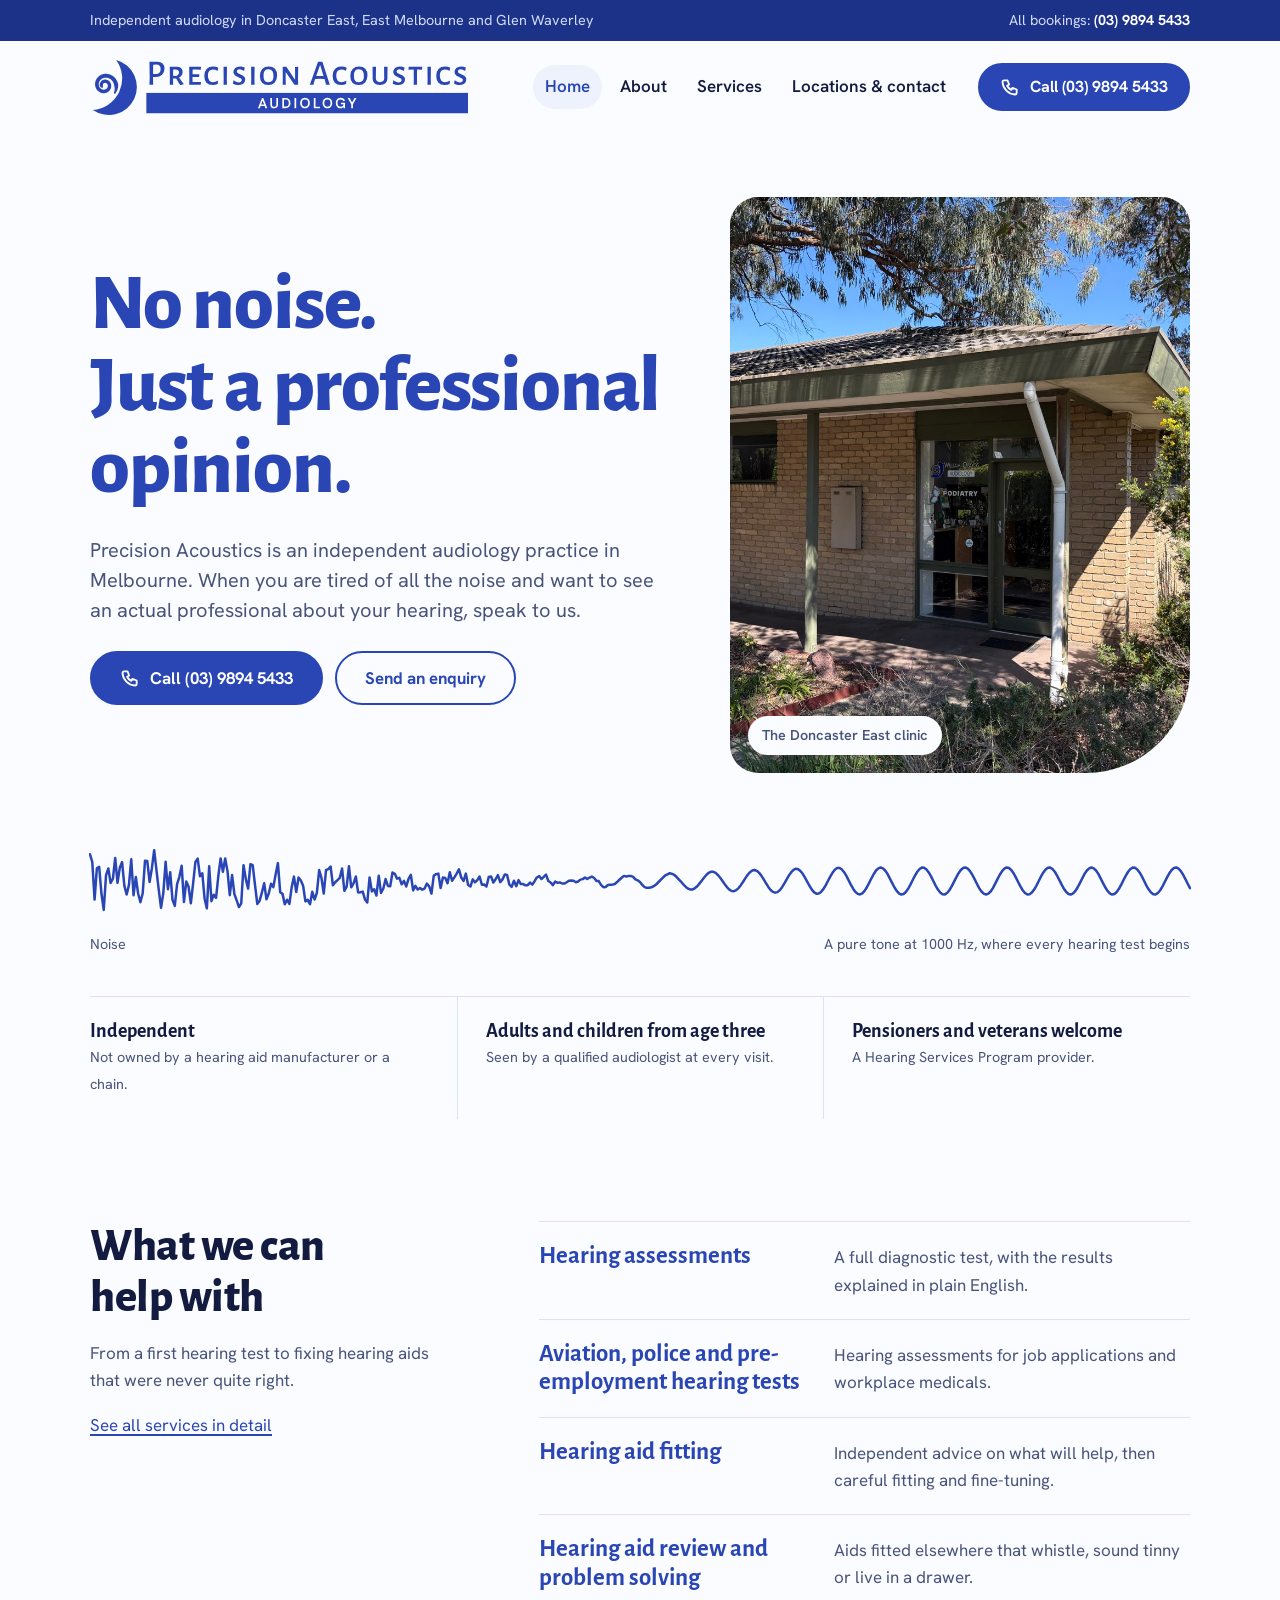
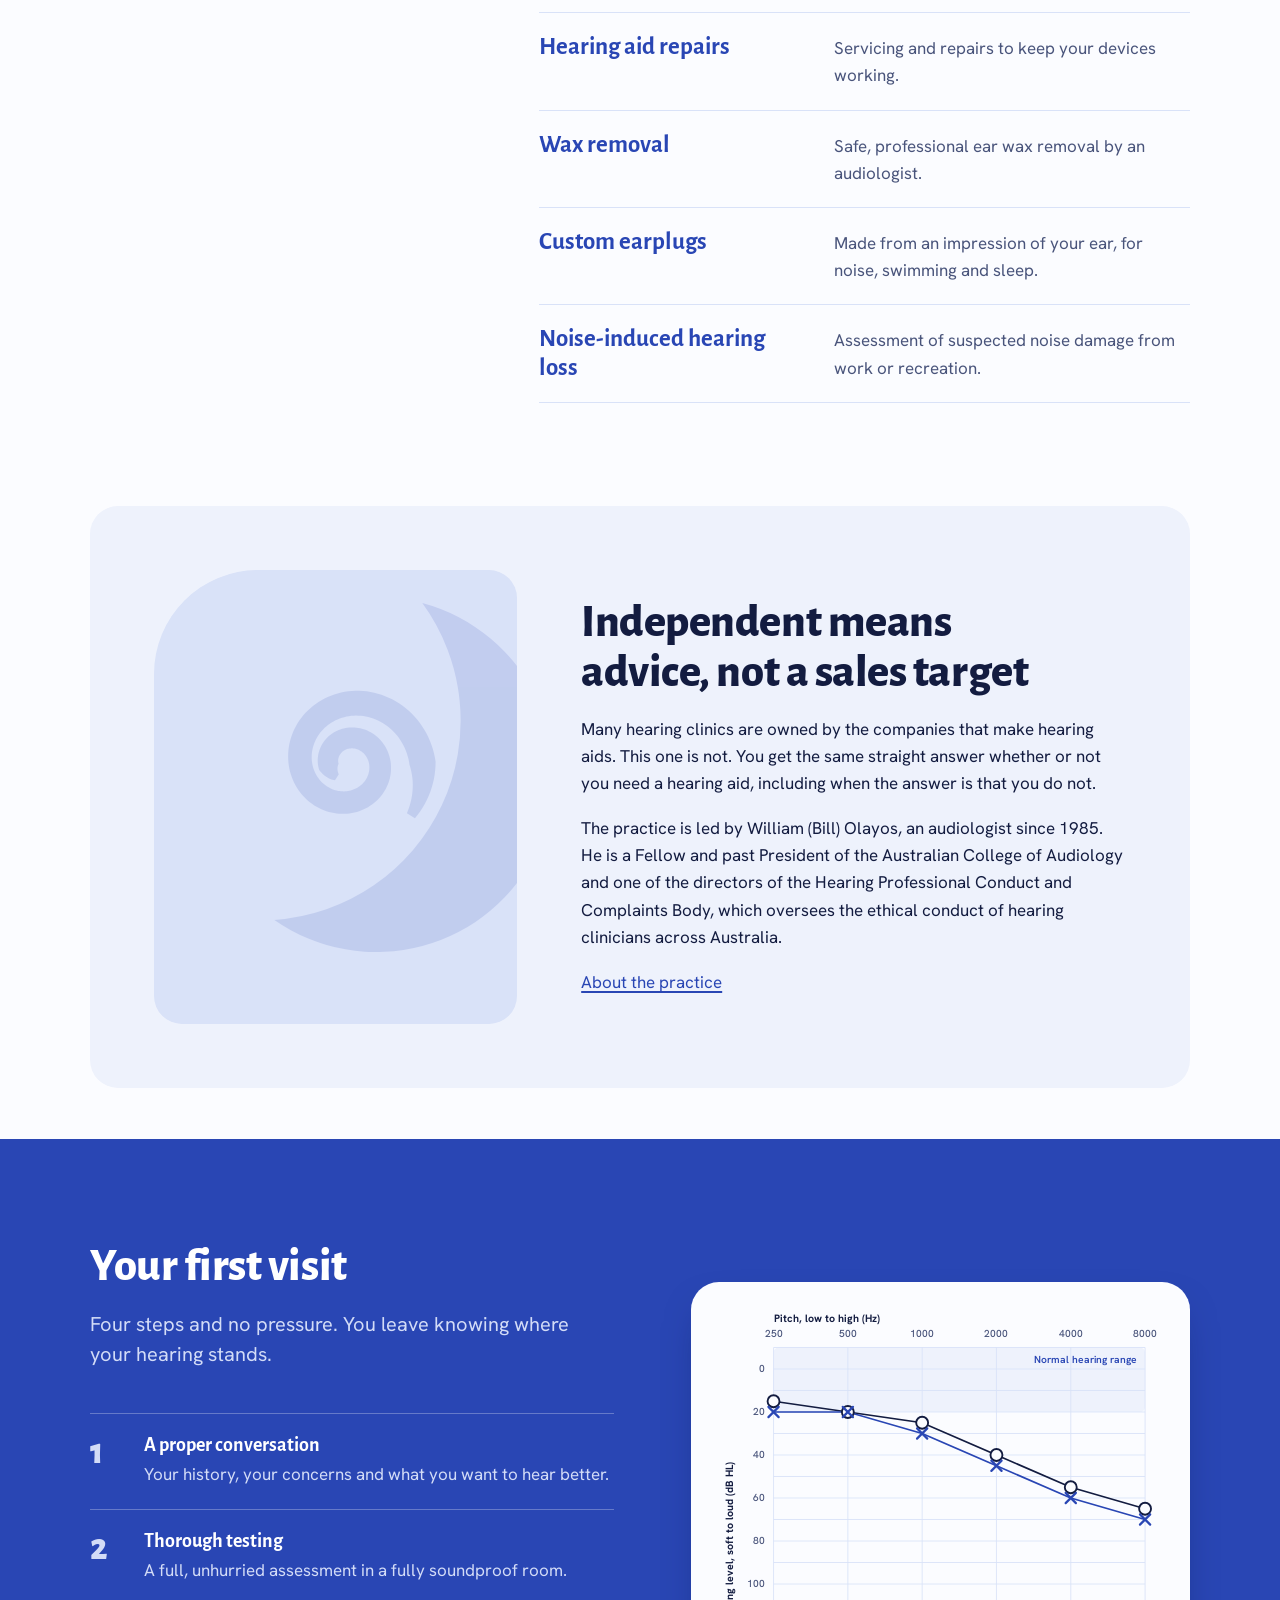
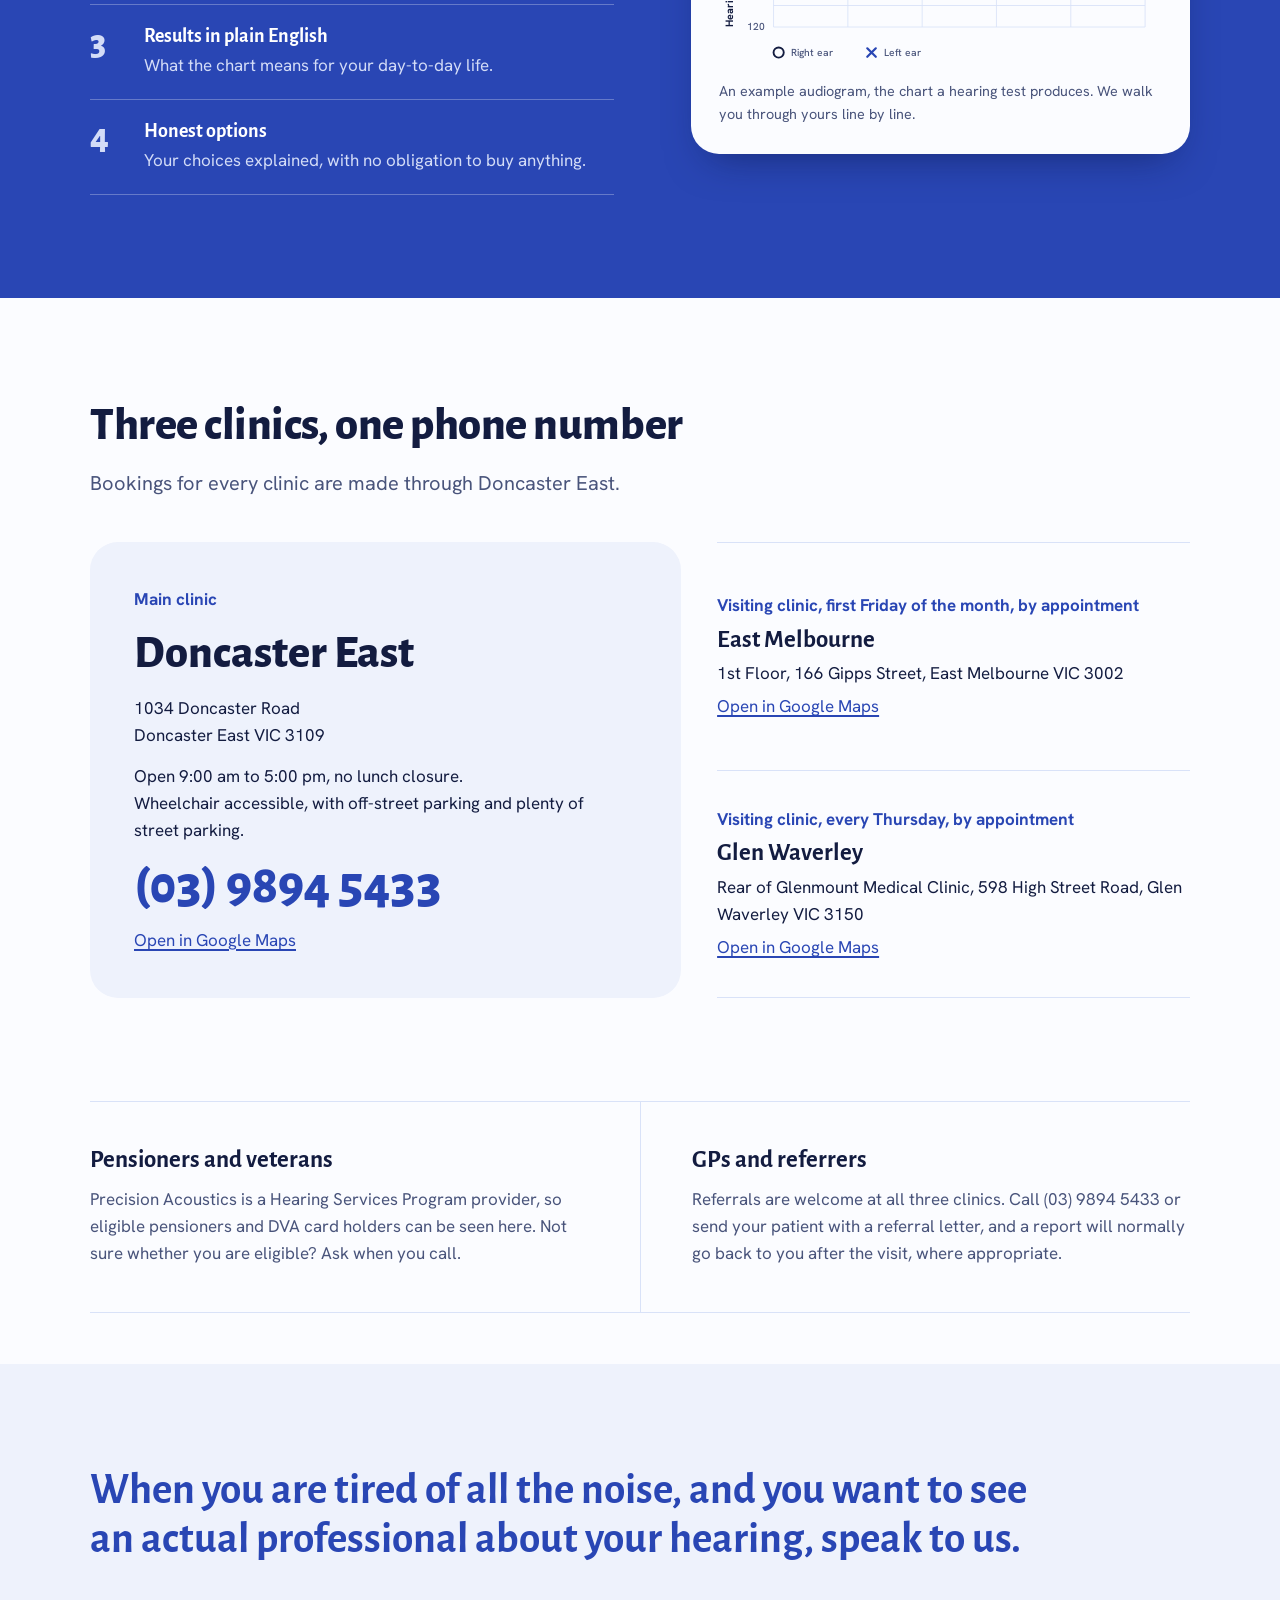
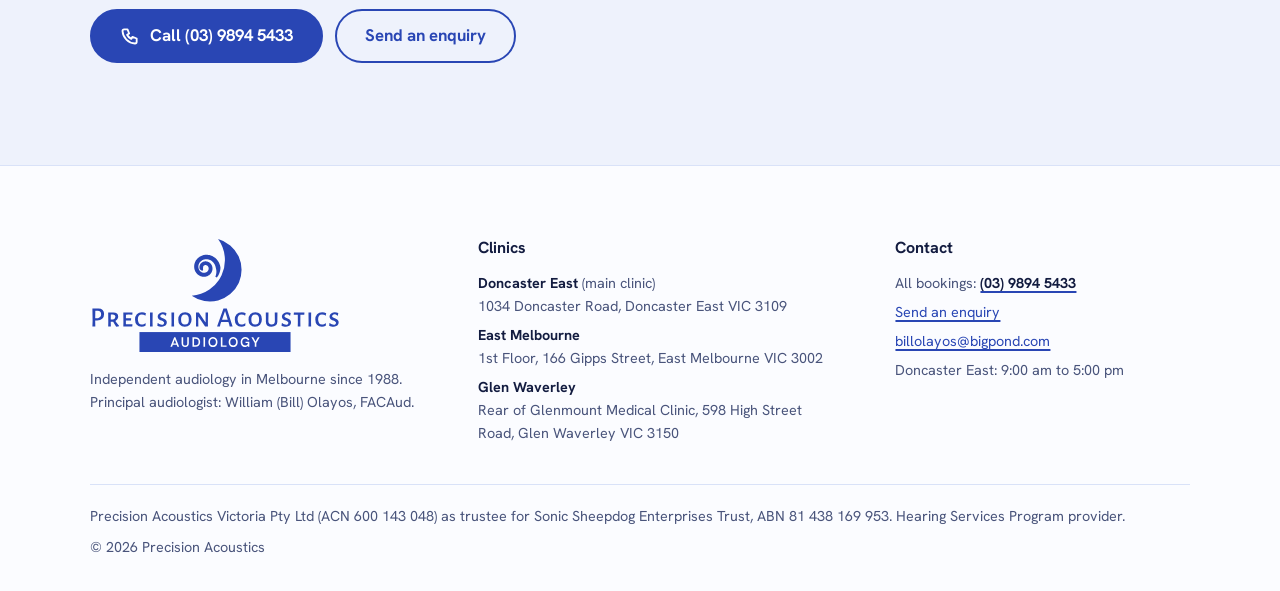
==== commit 3c5e73b4: "Go live on precisionacoustics.com.au with changes from Bill's 26 Oct review Co-Authored-By: Claude O" ====
--- a/index.html
+++ b/index.html
@@ -2,13 +2,17 @@
 <html lang="en-AU">
 <head>
 <meta charset="utf-8">
-<meta name="robots" content="noindex, nofollow">
 <meta name="viewport" content="width=device-width, initial-scale=1">
 <title>Precision Acoustics</title>
 <meta name="description" content="Independent audiology in Doncaster East, East Melbourne and Glen Waverley. No noise, just a professional opinion.">
 <link rel="preconnect" href="https://fonts.googleapis.com">
 <link rel="preconnect" href="https://fonts.gstatic.com" crossorigin>
 <link rel="stylesheet" href="https://fonts.googleapis.com/css2?family=Alegreya+Sans:wght@500;700;800&family=Hanken+Grotesk:wght@400;500;600;700&display=swap">
+<link rel="canonical" href="https://precisionacoustics.com.au/">
+<meta property="og:title" content="Precision Acoustics">
+<meta property="og:description" content="Independent audiology in Doncaster East, East Melbourne and Glen Waverley. No noise, just a professional opinion.">
+<meta property="og:url" content="https://precisionacoustics.com.au/">
+<meta property="og:image" content="https://precisionacoustics.com.au/assets/photos/clinic-front.jpg">
 <link rel="icon" href="assets/logo/favicon.svg" type="image/svg+xml">
 <link rel="stylesheet" href="assets/styles.css">
 </head>
@@ -70,6 +74,7 @@
     </div>
     <ul class="service-list">
       <li><a href="services.html#assess"><strong>Hearing assessments</strong><span>A full diagnostic test, with the results explained in plain English.</span></a></li>
+      <li><a href="services.html#work"><strong>Aviation, police and pre-employment hearing tests</strong><span>Hearing assessments for job applications and workplace medicals.</span></a></li>
       <li><a href="services.html#fit"><strong>Hearing aid fitting</strong><span>Independent advice on what will help, then careful fitting and fine-tuning.</span></a></li>
       <li><a href="services.html#review"><strong>Hearing aid review and problem solving</strong><span>Aids fitted elsewhere that whistle, sound tinny or live in a drawer.</span></a></li>
       <li><a href="services.html#repair"><strong>Hearing aid repairs</strong><span>Servicing and repairs to keep your devices working.</span></a></li>
@@ -84,12 +89,11 @@
   <div class="panel panel-grid">
     <figure class="photo photo--left">
       <img class="watermark" src="assets/logo/mark.svg" alt="" width="81" height="96">
-      <figcaption>Photo to come: inside the clinic</figcaption>
     </figure>
     <div class="stack">
       <h2>Independent means advice, not a sales target</h2>
       <p>Many hearing clinics are owned by the companies that make hearing aids. This one is not. You get the same straight answer whether or not you need a hearing aid, including when the answer is that you do not.</p>
-      <p>The practice is led by William (Bill) Olayos, an audiologist since 1985. He is a Fellow and past President of the Australian College of Audiology and a Director of the Hearing Professional Conduct and Complaints Body, which oversees the ethical conduct of hearing clinicians across Australia.</p>
+      <p>The practice is led by William (Bill) Olayos, an audiologist since 1985. He is a Fellow and past President of the Australian College of Audiology and one of the directors of the Hearing Professional Conduct and Complaints Body, which oversees the ethical conduct of hearing clinicians across Australia.</p>
       <p><a href="about.html">About the practice</a></p>
     </div>
   </div>
@@ -106,7 +110,7 @@
       </div>
       <ol class="steps">
         <li><h3>A proper conversation</h3><p>Your history, your concerns and what you want to hear better.</p></li>
-        <li><h3>Thorough testing</h3><p>A full assessment in a quiet room, unhurried.</p></li>
+        <li><h3>Thorough testing</h3><p>A full, unhurried assessment in a fully soundproof room.</p></li>
         <li><h3>Results in plain English</h3><p>What the chart means for your day-to-day life.</p></li>
         <li><h3>Honest options</h3><p>Your choices explained, with no obligation to buy anything.</p></li>
       </ol>
@@ -207,9 +211,6 @@
     <span>&copy; 2026 Precision Acoustics</span>
   </div>
 </div></footer>
-<aside class="proto" aria-label="Prototype note"><div class="wrap">
-  <span>Prototype for review. Photos, opening hours and the email address are still to come.</span>
-</div></aside>
 <script src="assets/site.js"></script>
 </body>
 </html>
